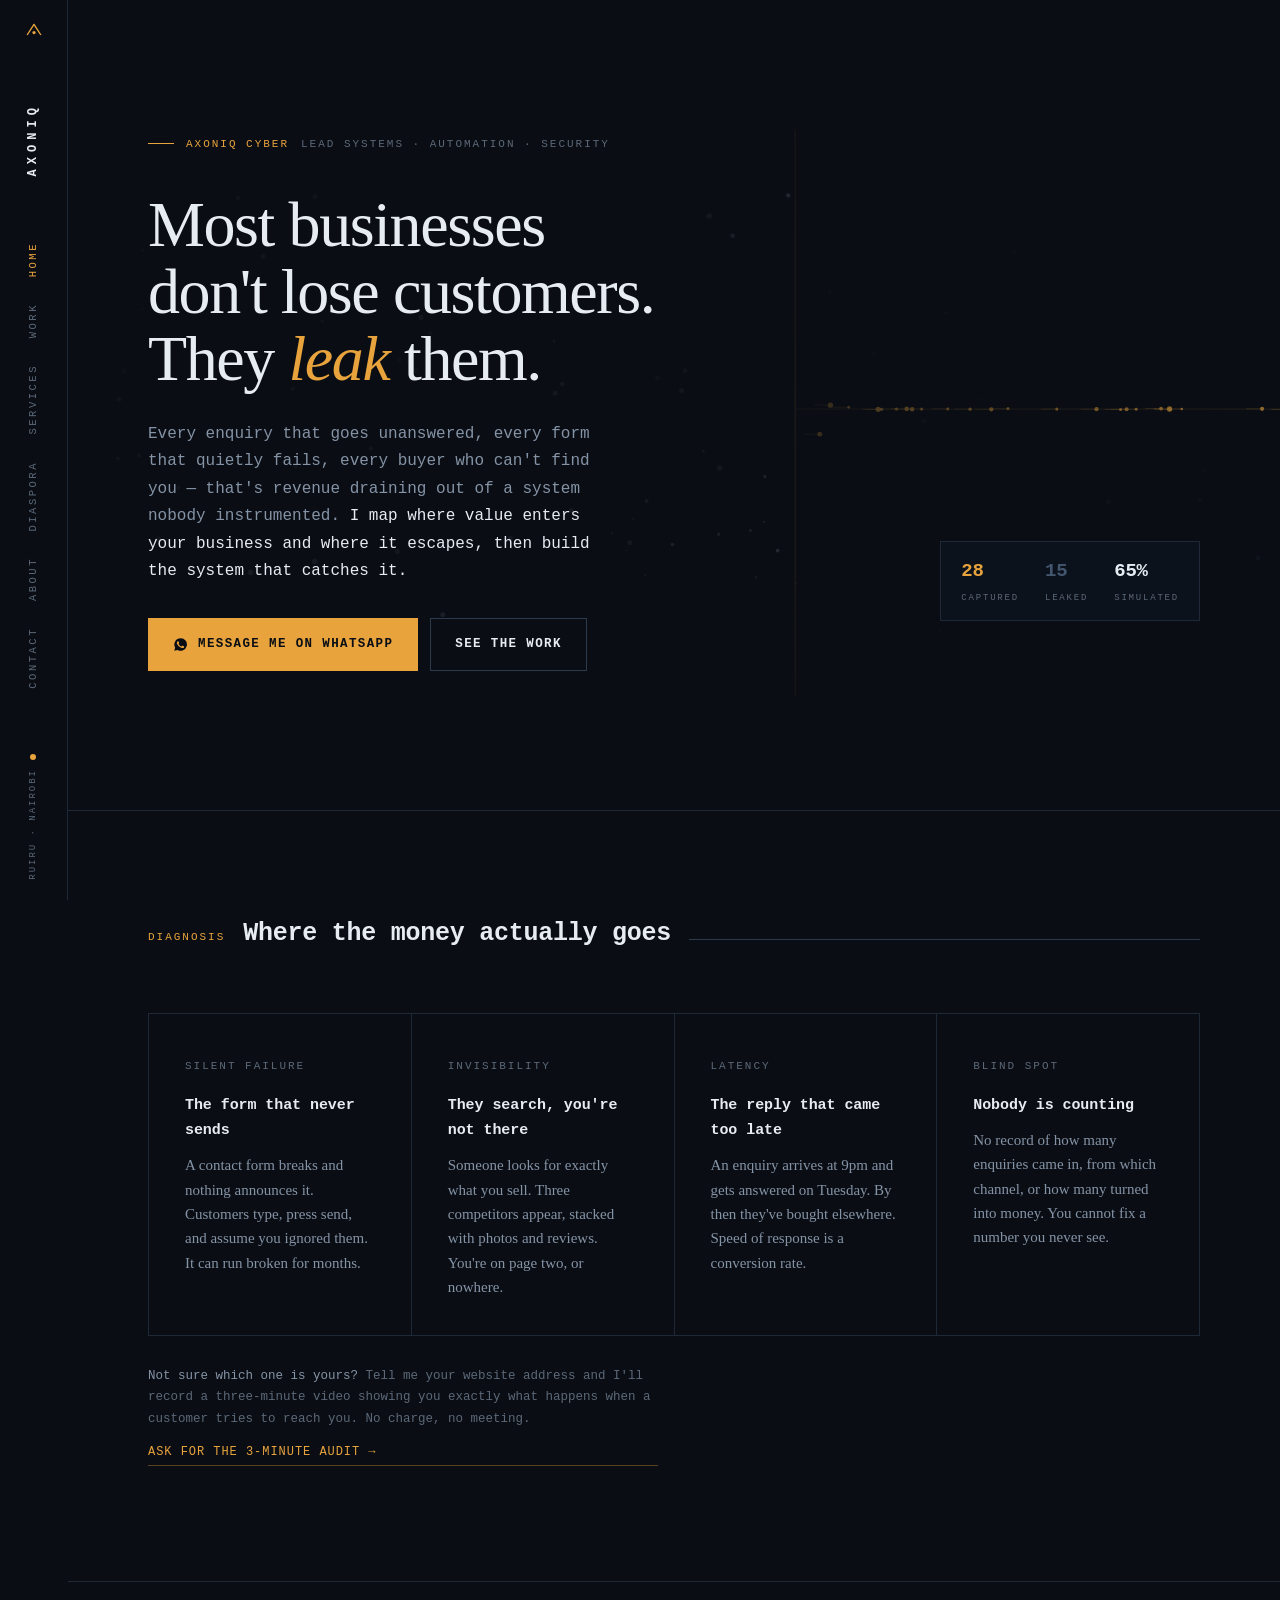
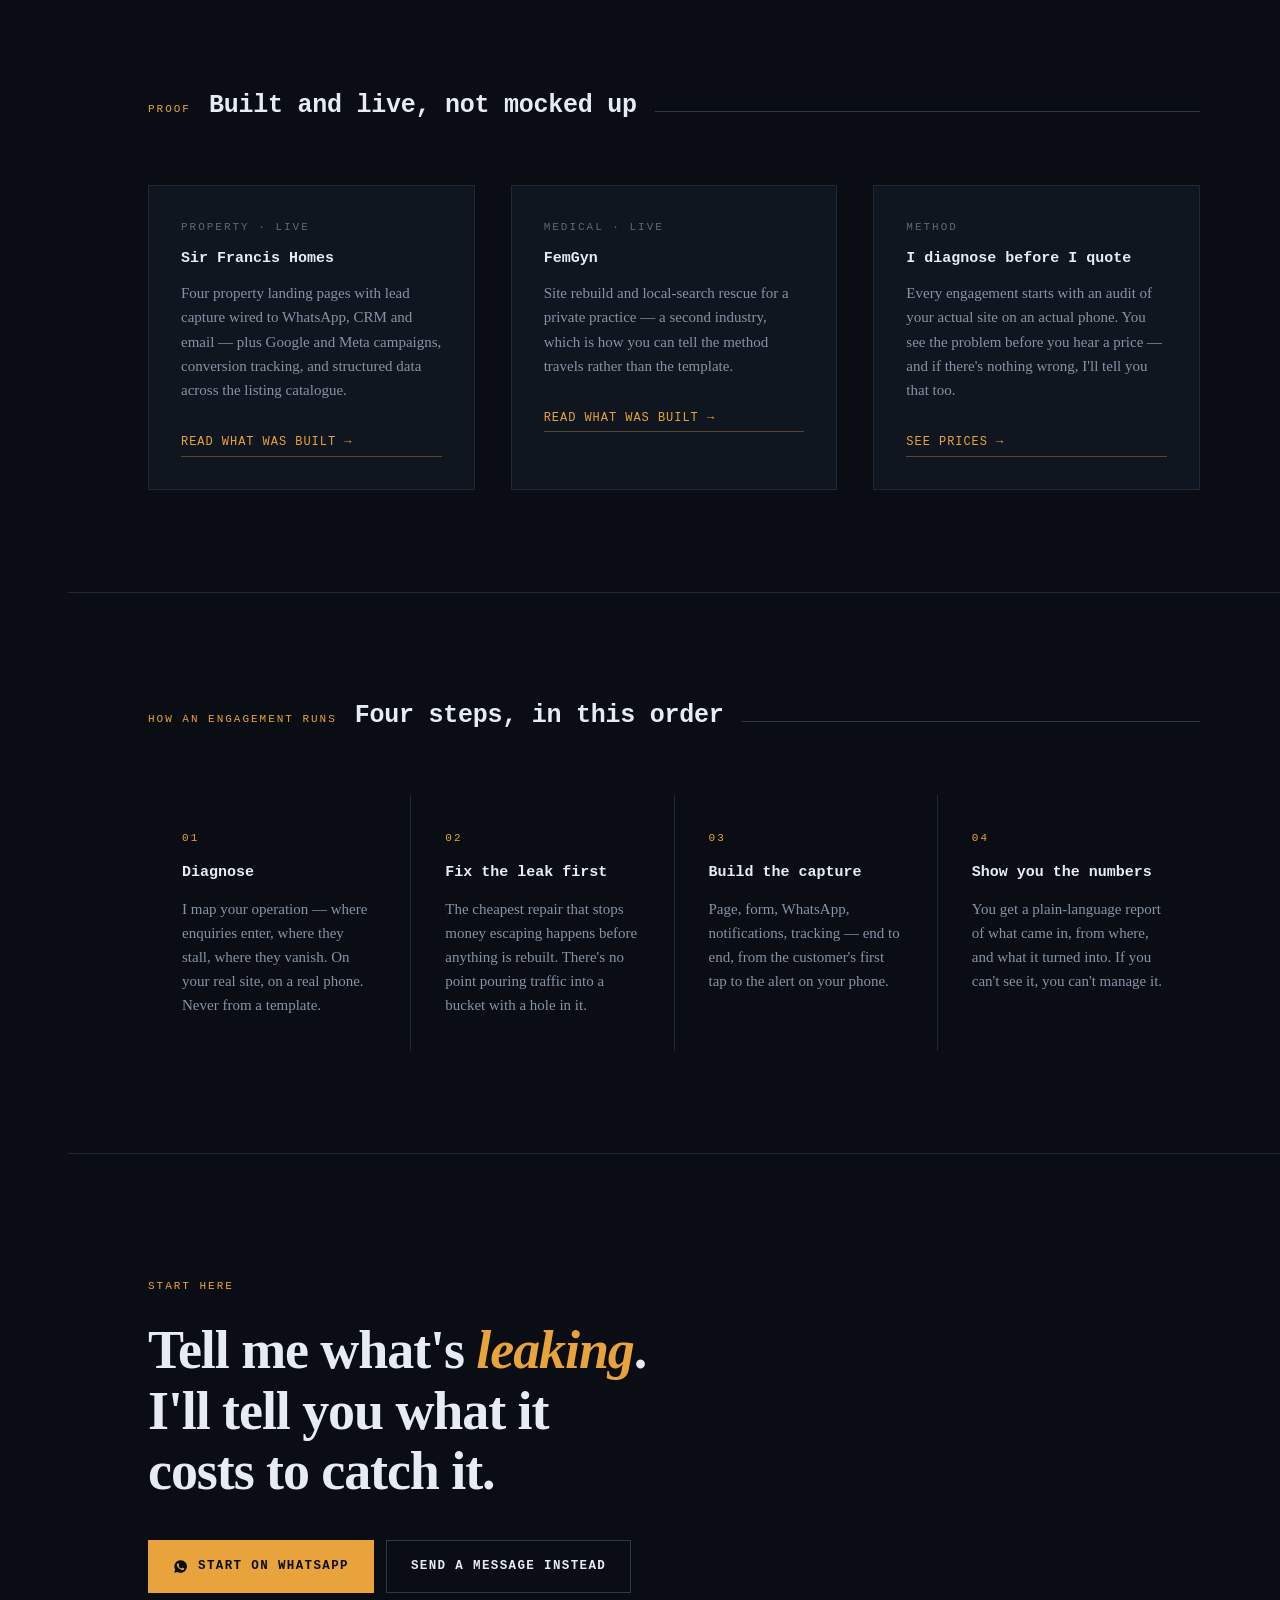
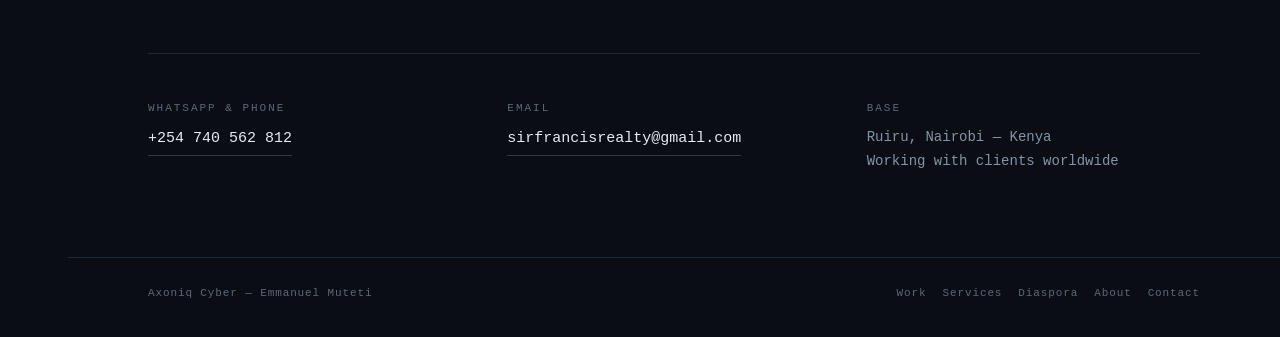
==== index.html @ e0e8788d "Axoniq Cyber site: multi-page, lead capture, diaspora vertical" ====
<!DOCTYPE html>
<html lang="en">
<head>
<meta charset="utf-8">
<meta name="viewport" content="width=device-width, initial-scale=1">
<title>Axoniq Cyber — I find where your business leaks value, then build the system that catches it</title>
<meta name="description" content="Lead capture, conversion pages, local search and automation for property companies and service businesses. Ruiru, Nairobi. Fixed price, fixed date.">
<meta name="theme-color" content="#0A0E14">
<link rel="canonical" href="https://immahmuteti-oss.github.io/axoniq/">
<meta property="og:site_name" content="Axoniq Cyber">
<meta property="og:title" content="Most businesses don't lose customers. They leak them.">
<meta property="og:description" content="I map where value enters your business and where it escapes, then build the system that catches it. Ruiru, Nairobi.">
<meta property="og:type" content="website">
<meta property="og:url" content="https://immahmuteti-oss.github.io/axoniq/">
<meta property="og:image" content="https://immahmuteti-oss.github.io/axoniq/og.png">
<meta property="og:image:width" content="1200">
<meta property="og:image:height" content="630">
<meta name="twitter:card" content="summary_large_image">
<meta name="twitter:image" content="https://immahmuteti-oss.github.io/axoniq/og.png">
<link rel="icon" href="data:image/svg+xml,<svg xmlns='http://www.w3.org/2000/svg' viewBox='0 0 32 32'><rect width='32' height='32' fill='%230A0E14'/><path d='M6 22 L16 8 L26 22' stroke='%23E8A33D' stroke-width='2.5' fill='none'/><circle cx='16' cy='19' r='2.5' fill='%23E8A33D'/></svg>">
<link rel="stylesheet" href="styles.css">
</head>
<body>

<nav class="rail" aria-label="Main">
  <svg class="rail-glyph" viewBox="0 0 32 32" aria-hidden="true">
    <path d="M5 24 L16 7 L27 24" stroke="#E8A33D" stroke-width="2.2" fill="none" stroke-linejoin="round"/>
    <circle cx="16" cy="20" r="2.6" fill="#E8A33D"/>
  </svg>
  <a class="rail-mark" href="index.html">Axoniq</a>
  <div class="rail-nav">
    <a href="index.html" aria-current="page">Home</a>
    <a href="work.html">Work</a>
    <a href="services.html">Services</a>
    <a href="diaspora.html">Diaspora</a>
    <a href="about.html">About</a>
    <a href="contact.html">Contact</a>
  </div>
  <div class="rail-status">
    <span class="dot" aria-hidden="true"></span>
    <span>Ruiru · Nairobi</span>
  </div>
</nav>

<div class="shell" id="top">

  <header class="hero">
    <canvas id="flow" data-capture="0.68" aria-hidden="true"></canvas>
    <div class="hero-veil" aria-hidden="true"></div>
    <div class="wrap hero-inner">
      <div class="hero-eyebrow">
        <span class="tick" aria-hidden="true"></span>
        <span class="label label-signal">Axoniq Cyber</span>
        <span class="label">Lead systems · Automation · Security</span>
      </div>

      <h1 class="thesis">Most businesses don't lose customers. They <em>leak</em> them.</h1>

      <p class="hero-sub">
        Every enquiry that goes unanswered, every form that quietly fails, every buyer who
        can't find you — that's revenue draining out of a system nobody instrumented.
        <strong>I map where value enters your business and where it escapes, then build the
        system that catches it.</strong>
      </p>

      <div class="actions">
        <a class="btn" data-wa="Hi Emmanuel — I found your site and I'd like to talk about my business." data-wa-label="hero">
          <svg viewBox="0 0 24 24" fill="currentColor" aria-hidden="true"><path d="M12 2a10 10 0 0 0-8.6 15L2 22l5.2-1.4A10 10 0 1 0 12 2Zm5.8 14.2c-.2.7-1.2 1.3-2 1.4-.5.1-1.2.2-3.5-.7-2.9-1.2-4.8-4.2-5-4.4-.1-.2-1.1-1.5-1.1-2.9s.7-2 1-2.3c.2-.3.5-.4.7-.4h.5c.2 0 .4 0 .6.5l.9 2c.1.2.1.4 0 .6l-.4.5-.3.3c-.1.2-.3.3-.1.6.2.3.8 1.3 1.7 2.1 1.2 1 2.1 1.4 2.4 1.5.2.1.4.1.6-.1l.9-1c.2-.2.4-.2.6-.1l2 1c.2.1.4.2.4.3.1.2.1.7-.1 1.4Z"/></svg>
          Message me on WhatsApp
        </a>
        <a class="btn btn-ghost" href="work.html">See the work</a>
      </div>

      <div class="readout">
        <div><b class="v-cap" id="n-cap">0</b><small>Captured</small></div>
        <div><b class="v-leak" id="n-leak">0</b><small>Leaked</small></div>
        <div><b class="mono" id="n-rate" style="color:var(--paper)">—</b><small>Simulated</small></div>
      </div>
    </div>
  </header>

  <!-- ============ THE LEAKS ============ -->
  <section class="band">
    <div class="wrap">
      <div class="band-head">
        <span class="label label-signal">Diagnosis</span>
        <h2>Where the money actually goes</h2>
        <span class="rule" aria-hidden="true"></span>
      </div>
      <div class="leaks">
        <article class="leak">
          <span class="label">Silent failure</span>
          <h3>The form that never sends</h3>
          <p>A contact form breaks and nothing announces it. Customers type, press send, and assume you ignored them. It can run broken for months.</p>
        </article>
        <article class="leak">
          <span class="label">Invisibility</span>
          <h3>They search, you're not there</h3>
          <p>Someone looks for exactly what you sell. Three competitors appear, stacked with photos and reviews. You're on page two, or nowhere.</p>
        </article>
        <article class="leak">
          <span class="label">Latency</span>
          <h3>The reply that came too late</h3>
          <p>An enquiry arrives at 9pm and gets answered on Tuesday. By then they've bought elsewhere. Speed of response is a conversion rate.</p>
        </article>
        <article class="leak">
          <span class="label">Blind spot</span>
          <h3>Nobody is counting</h3>
          <p>No record of how many enquiries came in, from which channel, or how many turned into money. You cannot fix a number you never see.</p>
        </article>
      </div>
      <p class="note" style="margin-top:30px">
        <strong>Not sure which one is yours?</strong> Tell me your website address and I'll
        record a three-minute video showing you exactly what happens when a customer tries to
        reach you. No charge, no meeting.
        <a class="visit" data-wa="Hi Emmanuel — can you check my site and send me the 3-minute video? My website is:" data-wa-label="audit-offer-home" style="display:block;margin-top:12px">Ask for the 3-minute audit →</a>
      </p>
    </div>
  </section>

  <!-- ============ PROOF ============ -->
  <section class="band">
    <div class="wrap">
      <div class="band-head">
        <span class="label label-signal">Proof</span>
        <h2>Built and live, not mocked up</h2>
        <span class="rule" aria-hidden="true"></span>
      </div>
      <div class="cards">
        <div class="card">
          <span class="label">Property · live</span>
          <h3>Sir Francis Homes</h3>
          <p>Four property landing pages with lead capture wired to WhatsApp, CRM and email — plus Google and Meta campaigns, conversion tracking, and structured data across the listing catalogue.</p>
          <a class="visit" href="work.html">Read what was built →</a>
        </div>
        <div class="card">
          <span class="label">Medical · live</span>
          <h3>FemGyn</h3>
          <p>Site rebuild and local-search rescue for a private practice — a second industry, which is how you can tell the method travels rather than the template.</p>
          <a class="visit" href="work.html">Read what was built →</a>
        </div>
        <div class="card">
          <span class="label">Method</span>
          <h3>I diagnose before I quote</h3>
          <p>Every engagement starts with an audit of your actual site on an actual phone. You see the problem before you hear a price — and if there's nothing wrong, I'll tell you that too.</p>
          <a class="visit" href="services.html">See prices →</a>
        </div>
      </div>
    </div>
  </section>

  <!-- ============ SEQUENCE (numbered: order is real) ============ -->
  <section class="band">
    <div class="wrap">
      <div class="band-head">
        <span class="label label-signal">How an engagement runs</span>
        <h2>Four steps, in this order</h2>
        <span class="rule" aria-hidden="true"></span>
      </div>
      <div class="seq">
        <div class="step"><span class="step-n">01</span><h3>Diagnose</h3><p>I map your operation — where enquiries enter, where they stall, where they vanish. On your real site, on a real phone. Never from a template.</p></div>
        <div class="step"><span class="step-n">02</span><h3>Fix the leak first</h3><p>The cheapest repair that stops money escaping happens before anything is rebuilt. There's no point pouring traffic into a bucket with a hole in it.</p></div>
        <div class="step"><span class="step-n">03</span><h3>Build the capture</h3><p>Page, form, WhatsApp, notifications, tracking — end to end, from the customer's first tap to the alert on your phone.</p></div>
        <div class="step"><span class="step-n">04</span><h3>Show you the numbers</h3><p>You get a plain-language report of what came in, from where, and what it turned into. If you can't see it, you can't manage it.</p></div>
      </div>
    </div>
  </section>

  <!-- ============ CONTACT ============ -->
  <section class="contact">
    <div class="wrap">
      <span class="label label-signal">Start here</span>
      <h2 class="contact-thesis">Tell me what's <em>leaking</em>. I'll tell you what it costs to catch it.</h2>
      <div class="actions">
        <a class="btn" data-wa="Hi Emmanuel — I'd like to talk about my business." data-wa-label="footer-cta">
          <svg viewBox="0 0 24 24" fill="currentColor" aria-hidden="true"><path d="M12 2a10 10 0 0 0-8.6 15L2 22l5.2-1.4A10 10 0 1 0 12 2Zm5.8 14.2c-.2.7-1.2 1.3-2 1.4-.5.1-1.2.2-3.5-.7-2.9-1.2-4.8-4.2-5-4.4-.1-.2-1.1-1.5-1.1-2.9s.7-2 1-2.3c.2-.3.5-.4.7-.4h.5c.2 0 .4 0 .6.5l.9 2c.1.2.1.4 0 .6l-.4.5-.3.3c-.1.2-.3.3-.1.6.2.3.8 1.3 1.7 2.1 1.2 1 2.1 1.4 2.4 1.5.2.1.4.1.6-.1l.9-1c.2-.2.4-.2.6-.1l2 1c.2.1.4.2.4.3.1.2.1.7-.1 1.4Z"/></svg>
          Start on WhatsApp
        </a>
        <a class="btn btn-ghost" href="contact.html">Send a message instead</a>
      </div>
      <div class="contact-grid">
        <div><span class="label">WhatsApp &amp; phone</span><p><a href="tel:+254740562812">+254 740 562 812</a></p></div>
        <div><span class="label">Email</span><p><a href="mailto:sirfrancisrealty@gmail.com">sirfrancisrealty@gmail.com</a></p></div>
        <div><span class="label">Base</span><p style="color:var(--mist)">Ruiru, Nairobi — Kenya<br>Working with clients worldwide</p></div>
      </div>
    </div>
  </section>

  <footer>
    <div class="wrap foot">
      <span>Axoniq Cyber — Emmanuel Muteti</span>
      <nav>
        <a href="work.html">Work</a>
        <a href="services.html">Services</a>
        <a href="diaspora.html">Diaspora</a>
        <a href="about.html">About</a>
        <a href="contact.html">Contact</a>
      </nav>
    </div>
  </footer>
</div>

<script src="site.js"></script>
</body>
</html>
---- styles.css ----
/* ============================================================
   AXONIQ CYBER — shared stylesheet
   Palette is binary on purpose: brass = value captured,
   leak-blue = value lost. That opposition is the whole thesis,
   so nothing else is allowed to be a colour.
   ============================================================ */

:root{
  --void:#0A0E14;      /* deepest ground */
  --ink:#0F1620;       /* panel ground */
  --ink-2:#131C28;     /* raised panel */
  --rule:#1E2836;      /* hairline */
  --rule-hi:#2C3A4C;   /* hairline, emphasised */
  --mist:#8593A6;      /* secondary text */
  --mist-dim:#5C6878;  /* tertiary text */
  --paper:#E7ECF3;     /* primary text */
  --signal:#E8A33D;    /* brass — captured, active, value */
  --signal-soft:#F0C177;
  --leak:#42566E;      /* lost / leaked state */

  --mono: ui-monospace, "Cascadia Mono", "SF Mono", "Segoe UI Mono", Menlo, Consolas, "Liberation Mono", monospace;
  --serif: Georgia, "Iowan Old Style", "Palatino Linotype", Palatino, "Times New Roman", serif;

  --rail: 68px;
  --pad: clamp(20px, 5vw, 76px);
  --maxw: 1180px;
}

*,*::before,*::after{box-sizing:border-box}
html{-webkit-text-size-adjust:100%; scroll-behavior:smooth}
body{
  margin:0; background:var(--void); color:var(--paper);
  font-family:var(--serif); font-size:17px; line-height:1.68;
  -webkit-font-smoothing:antialiased; overflow-x:hidden;
}
img,canvas,svg{max-width:100%; display:block}
a{color:inherit}
:focus-visible{outline:2px solid var(--signal); outline-offset:3px; border-radius:2px}

/* ---------- type roles ---------- */
.mono{font-family:var(--mono)}
.label{
  font-family:var(--mono); font-size:11px; font-weight:500;
  letter-spacing:.18em; text-transform:uppercase; color:var(--mist-dim);
}
.label-signal{color:var(--signal)}
.lede{font-size:clamp(17px,2vw,20px); line-height:1.62; color:var(--mist); max-width:62ch}
.lede strong{color:var(--paper); font-weight:400}

/* ---------- left rail = navigation ---------- */
.rail{
  position:fixed; inset:0 auto 0 0; width:var(--rail); z-index:60;
  background:var(--void); border-right:1px solid var(--rule);
  display:flex; flex-direction:column; align-items:center;
  justify-content:space-between; padding:20px 0;
}
.rail-glyph{width:20px; height:20px; flex:none}
.rail-mark{
  font-family:var(--mono); font-size:12px; font-weight:600;
  letter-spacing:.42em; text-transform:uppercase; color:var(--paper);
  writing-mode:vertical-rl; transform:rotate(180deg); text-decoration:none;
}
.rail-nav{display:flex; flex-direction:column; align-items:center; gap:22px}
.rail-nav a{
  font-family:var(--mono); font-size:10.5px; letter-spacing:.24em;
  text-transform:uppercase; color:var(--mist-dim); text-decoration:none;
  writing-mode:vertical-rl; transform:rotate(180deg);
  transition:color .2s ease; padding:2px 0;
}
.rail-nav a:hover{color:var(--paper)}
.rail-nav a[aria-current="page"]{color:var(--signal)}
.rail-status{display:flex; flex-direction:column; align-items:center; gap:9px}
.dot{
  width:6px; height:6px; border-radius:50%; background:var(--signal);
  box-shadow:0 0 0 0 rgba(232,163,61,.55); animation:pulse 2.6s ease-out infinite;
}
@keyframes pulse{70%{box-shadow:0 0 0 9px rgba(232,163,61,0)}100%{box-shadow:0 0 0 0 rgba(232,163,61,0)}}
.rail-status span{
  font-family:var(--mono); font-size:9px; letter-spacing:.22em;
  text-transform:uppercase; color:var(--mist-dim);
  writing-mode:vertical-rl; transform:rotate(180deg);
}

/* ---------- shell ---------- */
.shell{margin-left:var(--rail)}
.wrap{max-width:var(--maxw); margin:0 auto; padding:0 var(--pad)}

/* ---------- section frame ---------- */
.band{border-top:1px solid var(--rule); padding:clamp(60px,8vw,124px) 0}
.band-head{display:flex; align-items:baseline; gap:18px; margin-bottom:clamp(32px,5vw,58px); flex-wrap:wrap}
.band-head h2{
  font-family:var(--mono); font-size:clamp(19px,2.4vw,25px); font-weight:600;
  letter-spacing:-.01em; margin:0; color:var(--paper);
}
.band-head .rule{flex:1; min-width:40px; height:1px; background:var(--rule-hi)}

/* ---------- page header (interior pages) ---------- */
.phead{padding:clamp(56px,8vh,104px) 0 clamp(30px,4vw,52px)}
.phead h1{
  font-family:var(--serif); font-weight:400;
  font-size:clamp(30px,4.8vw,56px); line-height:1.06;
  letter-spacing:-.022em; margin:16px 0 20px; max-width:20ch;
}
.phead h1 em{font-style:italic; color:var(--signal)}

/* ---------- hero ---------- */
.hero{position:relative; min-height:min(90vh,860px); display:flex; align-items:center; padding:clamp(64px,8vh,104px) 0 clamp(44px,6vw,88px)}
#flow{position:absolute; inset:0; width:100%; height:100%; z-index:0; opacity:.95}
.hero-veil{
  position:absolute; inset:0; z-index:1; pointer-events:none;
  background:radial-gradient(115% 78% at 8% 46%, rgba(10,14,20,.94) 0%, rgba(10,14,20,.80) 40%, rgba(10,14,20,.30) 74%, transparent 100%);
}
.hero-inner{position:relative; z-index:2; width:100%}
.hero-eyebrow{display:flex; align-items:center; gap:12px; margin-bottom:clamp(22px,3.5vw,38px); flex-wrap:wrap}
.hero-eyebrow .tick{width:26px; height:1px; background:var(--signal); flex:none}
.thesis{
  font-family:var(--serif); font-weight:400;
  font-size:clamp(32px,5.4vw,64px); line-height:1.05;
  letter-spacing:-.022em; margin:0 0 clamp(18px,2.4vw,28px); max-width:16ch;
}
.thesis em{font-style:italic; color:var(--signal)}
.hero-sub{
  font-family:var(--mono); font-size:clamp(13px,1.35vw,16px); line-height:1.72;
  color:var(--mist); max-width:46ch; margin:0 0 clamp(22px,3vw,32px);
}
.hero-sub strong{color:var(--paper); font-weight:500}

/* ---------- buttons ---------- */
.actions{display:flex; gap:12px; flex-wrap:wrap; align-items:center}
.btn{
  display:inline-flex; align-items:center; gap:10px;
  font-family:var(--mono); font-size:12.5px; font-weight:600;
  letter-spacing:.11em; text-transform:uppercase; text-decoration:none;
  padding:15px 24px; border:1px solid var(--signal); color:var(--void);
  background:var(--signal); cursor:pointer;
  transition:background .22s ease, transform .22s ease, box-shadow .22s ease;
}
.btn:hover{background:var(--signal-soft); transform:translateY(-2px); box-shadow:0 10px 30px -12px rgba(232,163,61,.6)}
.btn-ghost{background:transparent; color:var(--paper); border-color:var(--rule-hi)}
.btn-ghost:hover{background:transparent; border-color:var(--signal); color:var(--signal); box-shadow:none}
.btn svg{width:15px; height:15px; flex:none}

/* ---------- hero readout ---------- */
.readout{
  position:absolute; right:var(--pad); bottom:clamp(22px,5vw,50px); z-index:2;
  display:flex; gap:26px; padding:14px 20px;
  border:1px solid var(--rule); background:rgba(15,22,32,.72); backdrop-filter:blur(7px);
}
.readout div{display:flex; flex-direction:column; gap:3px}
.readout b{font-family:var(--mono); font-size:19px; font-weight:600; letter-spacing:-.01em; font-variant-numeric:tabular-nums}
.readout .v-cap{color:var(--signal)}
.readout .v-leak{color:var(--leak)}
.readout small{font-family:var(--mono); font-size:9px; letter-spacing:.2em; text-transform:uppercase; color:var(--mist-dim)}

/* ---------- leak grid ---------- */
.leaks{display:grid; grid-template-columns:repeat(auto-fit,minmax(248px,1fr)); border-top:1px solid var(--rule); border-left:1px solid var(--rule)}
.leak{padding:clamp(24px,3.2vw,36px); border-right:1px solid var(--rule); border-bottom:1px solid var(--rule); position:relative; transition:background .3s ease}
.leak:hover{background:var(--ink)}
.leak::after{content:""; position:absolute; left:0; top:0; width:2px; height:0; background:var(--signal); transition:height .35s cubic-bezier(.4,0,.2,1)}
.leak:hover::after{height:100%}
.leak h3{font-family:var(--mono); font-size:15px; font-weight:600; margin:14px 0 10px; color:var(--paper); letter-spacing:-.005em}
.leak p{margin:0; font-size:15px; line-height:1.62; color:var(--mist)}

/* ---------- sequence (numbering ONLY where order is real) ---------- */
.seq{display:grid; grid-template-columns:repeat(auto-fit,minmax(232px,1fr)); gap:1px; background:var(--rule)}
.step{background:var(--void); padding:clamp(24px,3vw,34px); display:flex; flex-direction:column; gap:12px}
.step-n{font-family:var(--mono); font-size:11px; letter-spacing:.2em; color:var(--signal)}
.step h3{font-family:var(--mono); font-size:15px; font-weight:600; margin:0; color:var(--paper)}
.step p{margin:0; font-size:15px; line-height:1.6; color:var(--mist)}

/* ---------- cards ---------- */
.cards{display:grid; grid-template-columns:repeat(auto-fit,minmax(276px,1fr)); gap:clamp(20px,3vw,36px)}
.card{border:1px solid var(--rule); padding:clamp(24px,3vw,32px); background:var(--ink); display:flex; flex-direction:column; gap:12px}
.card h3{font-family:var(--mono); font-size:15px; font-weight:600; margin:0; color:var(--paper); line-height:1.4}
.card p{margin:0; font-size:15px; color:var(--mist); line-height:1.62}
.card p:last-child{margin-bottom:0}

/* ---------- case studies ---------- */
.case{
  display:grid; grid-template-columns:minmax(0,.9fr) minmax(0,1.3fr); gap:clamp(20px,4vw,60px);
  padding:clamp(30px,4.4vw,52px) 0; border-top:1px solid var(--rule); align-items:start;
}
.case:last-of-type{border-bottom:1px solid var(--rule)}
.case-id h3{font-family:var(--mono); font-size:clamp(17px,2vw,21px); font-weight:600; margin:0 0 12px; letter-spacing:-.015em; line-height:1.28}
.case-id .meta{font-family:var(--mono); font-size:11.5px; letter-spacing:.06em; color:var(--mist-dim); line-height:1.9}
.case-id .meta b{color:var(--mist); font-weight:400}
.chips{display:flex; gap:7px; flex-wrap:wrap; margin-top:14px}
.chip{font-family:var(--mono); font-size:10px; letter-spacing:.12em; text-transform:uppercase; color:var(--mist-dim); border:1px solid var(--rule-hi); padding:4px 9px}
.case-body p{margin:0 0 16px; color:var(--mist); font-size:16px}
.case-body p:last-child{margin-bottom:0}
.case-body strong{color:var(--paper); font-weight:400}
.flowline{display:flex; align-items:center; gap:9px; flex-wrap:wrap; margin-top:20px}
.flowline span{font-family:var(--mono); font-size:10.5px; letter-spacing:.09em; text-transform:uppercase; color:var(--mist); border-bottom:1px solid var(--rule-hi); padding-bottom:3px}
.flowline i{color:var(--signal); font-style:normal; font-size:11px}
.visit{
  display:inline-flex; align-items:center; gap:8px; margin-top:18px;
  font-family:var(--mono); font-size:12px; letter-spacing:.08em; text-transform:uppercase;
  color:var(--signal); text-decoration:none; border-bottom:1px solid rgba(232,163,61,.35); padding-bottom:3px;
}
.visit:hover{border-color:var(--signal)}

/* ---------- pricing ---------- */
.rungs{border-top:1px solid var(--rule)}
.rung{
  display:grid; grid-template-columns:minmax(0,1.4fr) minmax(0,2.3fr) auto; gap:clamp(14px,3vw,40px);
  align-items:baseline; padding:clamp(22px,2.9vw,32px) 0; border-bottom:1px solid var(--rule);
  transition:padding-left .3s cubic-bezier(.4,0,.2,1);
}
.rung:hover{padding-left:12px}
.rung h3{font-family:var(--mono); font-size:16px; font-weight:600; margin:0 0 6px; color:var(--paper)}
.rung .turn{font-family:var(--mono); font-size:10.5px; letter-spacing:.16em; text-transform:uppercase; color:var(--signal)}
.rung p{margin:0; font-size:15px; color:var(--mist); line-height:1.6}
.rung .price{font-family:var(--mono); font-size:15px; color:var(--paper); white-space:nowrap; font-variant-numeric:tabular-nums; text-align:right}
.rung .price small{display:block; font-size:9.5px; letter-spacing:.18em; text-transform:uppercase; color:var(--mist-dim); margin-bottom:3px}
.rung .price em{display:block; font-style:normal; font-size:11px; color:var(--mist-dim); margin-top:4px}
.note{margin-top:26px; font-family:var(--mono); font-size:12.5px; line-height:1.7; color:var(--mist-dim); max-width:68ch}
.note strong{color:var(--mist); font-weight:500}

/* ---------- the conversion gap (diaspora signature) ---------- */
.gap-figure{border:1px solid var(--rule); background:var(--ink); padding:clamp(24px,3.4vw,40px)}
.gap-rows{display:flex; flex-direction:column; gap:22px; margin-top:26px}
.gap-row{display:grid; grid-template-columns:minmax(96px,auto) 1fr minmax(52px,auto); gap:16px; align-items:center}
.gap-row .who{font-family:var(--mono); font-size:11px; letter-spacing:.14em; text-transform:uppercase; color:var(--mist-dim)}
.gap-track{height:10px; background:rgba(66,86,110,.28); position:relative; overflow:hidden}
.gap-fill{height:100%; width:0; background:var(--leak); transition:width 1.1s cubic-bezier(.16,1,.3,1)}
.gap-row.is-target .gap-fill{background:var(--signal)}
.gap-row .val{font-family:var(--mono); font-size:15px; font-variant-numeric:tabular-nums; color:var(--mist); text-align:right}
.gap-row.is-target .val{color:var(--signal)}
.gap-note{margin-top:24px; font-family:var(--mono); font-size:12.5px; line-height:1.75; color:var(--mist-dim)}

/* ---------- forms ---------- */
.form{display:grid; gap:18px; max-width:560px; margin-top:8px}
.field{display:flex; flex-direction:column; gap:7px}
.field label{font-family:var(--mono); font-size:11px; letter-spacing:.16em; text-transform:uppercase; color:var(--mist-dim)}
.field input,.field textarea,.field select{
  font-family:var(--serif); font-size:16px; color:var(--paper);
  background:var(--ink); border:1px solid var(--rule-hi); padding:13px 14px;
  border-radius:0; -webkit-appearance:none; appearance:none; width:100%;
}
.field select{font-family:var(--mono); font-size:14px}
.field input:focus,.field textarea:focus,.field select:focus{border-color:var(--signal); outline:none}
.field textarea{min-height:132px; resize:vertical; line-height:1.6}
.field .hint{font-family:var(--mono); font-size:11px; color:var(--mist-dim); line-height:1.6}
.hp{position:absolute; left:-9999px; width:1px; height:1px; overflow:hidden}
.form-status{
  font-family:var(--mono); font-size:13px; line-height:1.7; padding:14px 16px;
  border:1px solid var(--rule-hi); background:var(--ink); display:none;
}
.form-status.show{display:block}
.form-status.ok{border-color:var(--signal); color:var(--signal)}

/* ---------- contact grid ---------- */
.contact{border-top:1px solid var(--rule); padding:clamp(64px,9vw,132px) 0 clamp(48px,7vw,84px)}
.contact-thesis{font-family:var(--serif); font-size:clamp(28px,4.6vw,54px); line-height:1.12; letter-spacing:-.02em; margin:22px 0 clamp(26px,4vw,38px); max-width:19ch}
.contact-thesis em{font-style:italic; color:var(--signal)}
.contact-grid{display:grid; grid-template-columns:repeat(auto-fit,minmax(200px,1fr)); gap:26px; margin-top:clamp(38px,6vw,60px); padding-top:clamp(28px,4vw,38px); border-top:1px solid var(--rule)}
.contact-grid a{font-family:var(--mono); font-size:15px; color:var(--paper); text-decoration:none; border-bottom:1px solid var(--rule-hi); padding-bottom:4px; display:inline-block; transition:color .2s ease, border-color .2s ease; word-break:break-word}
.contact-grid a:hover{color:var(--signal); border-color:var(--signal)}
.contact-grid p{margin:6px 0 0; font-family:var(--mono); font-size:14px; color:var(--mist)}

/* ---------- pull quote ---------- */
.pull{
  border-left:2px solid var(--signal); padding:6px 0 6px 22px; margin:clamp(26px,4vw,40px) 0;
  font-family:var(--serif); font-size:clamp(18px,2.4vw,24px); line-height:1.42; color:var(--paper); max-width:34ch;
}

/* ---------- footer ---------- */
footer{border-top:1px solid var(--rule); padding:26px 0 34px}
.foot{display:flex; justify-content:space-between; gap:16px; flex-wrap:wrap; font-family:var(--mono); font-size:11px; letter-spacing:.08em; color:var(--mist-dim)}
.foot a{color:var(--mist-dim); text-decoration:none}
.foot a:hover{color:var(--signal)}
.foot nav{display:flex; gap:16px; flex-wrap:wrap}

/* ---------- reveal ---------- */
.rv{opacity:0; transform:translateY(20px); transition:opacity .72s cubic-bezier(.16,1,.3,1), transform .72s cubic-bezier(.16,1,.3,1)}
.rv.in{opacity:1; transform:none}

/* ---------- responsive ---------- */
@media (max-width:900px){
  .case{grid-template-columns:1fr; gap:18px}
  .rung{grid-template-columns:1fr; gap:8px}
  .rung .price{margin-top:6px; text-align:left}
  .readout{position:static; margin-top:32px; display:inline-flex; right:auto; bottom:auto}
}
@media (max-width:680px){
  :root{--rail:0px}
  body{font-size:16px}
  .rail{
    position:sticky; top:0; inset:auto; width:100%; height:auto; flex-direction:row;
    padding:9px 16px; border-right:0; border-bottom:1px solid var(--rule);
    flex-wrap:wrap; gap:10px 14px; justify-content:flex-start; align-items:center;
  }
  .rail-mark{writing-mode:horizontal-tb; transform:none; font-size:11px; letter-spacing:.3em}
  .rail-nav{flex-direction:row; gap:14px; width:100%; overflow-x:auto; padding-bottom:2px}
  .rail-nav a{writing-mode:horizontal-tb; transform:none; font-size:10px; white-space:nowrap}
  .rail-status{display:none}
  .rail-glyph{width:17px; height:17px}
  .shell{margin-left:0}
  .hero{min-height:auto; padding:52px 0 48px}
  .hero-veil{background:linear-gradient(to bottom, rgba(10,14,20,.90) 0%, rgba(10,14,20,.80) 60%, rgba(10,14,20,.95) 100%)}
  .btn{flex:1 1 100%; justify-content:center}
  .readout{width:100%; justify-content:space-between; gap:12px}
  .gap-row{grid-template-columns:1fr; gap:7px}
  .gap-row .val{text-align:left}
}

@media (prefers-reduced-motion:reduce){
  *,*::before,*::after{animation-duration:.001ms!important; animation-iteration-count:1!important; transition-duration:.001ms!important}
  .rv{opacity:1; transform:none}
  html{scroll-behavior:auto}
}
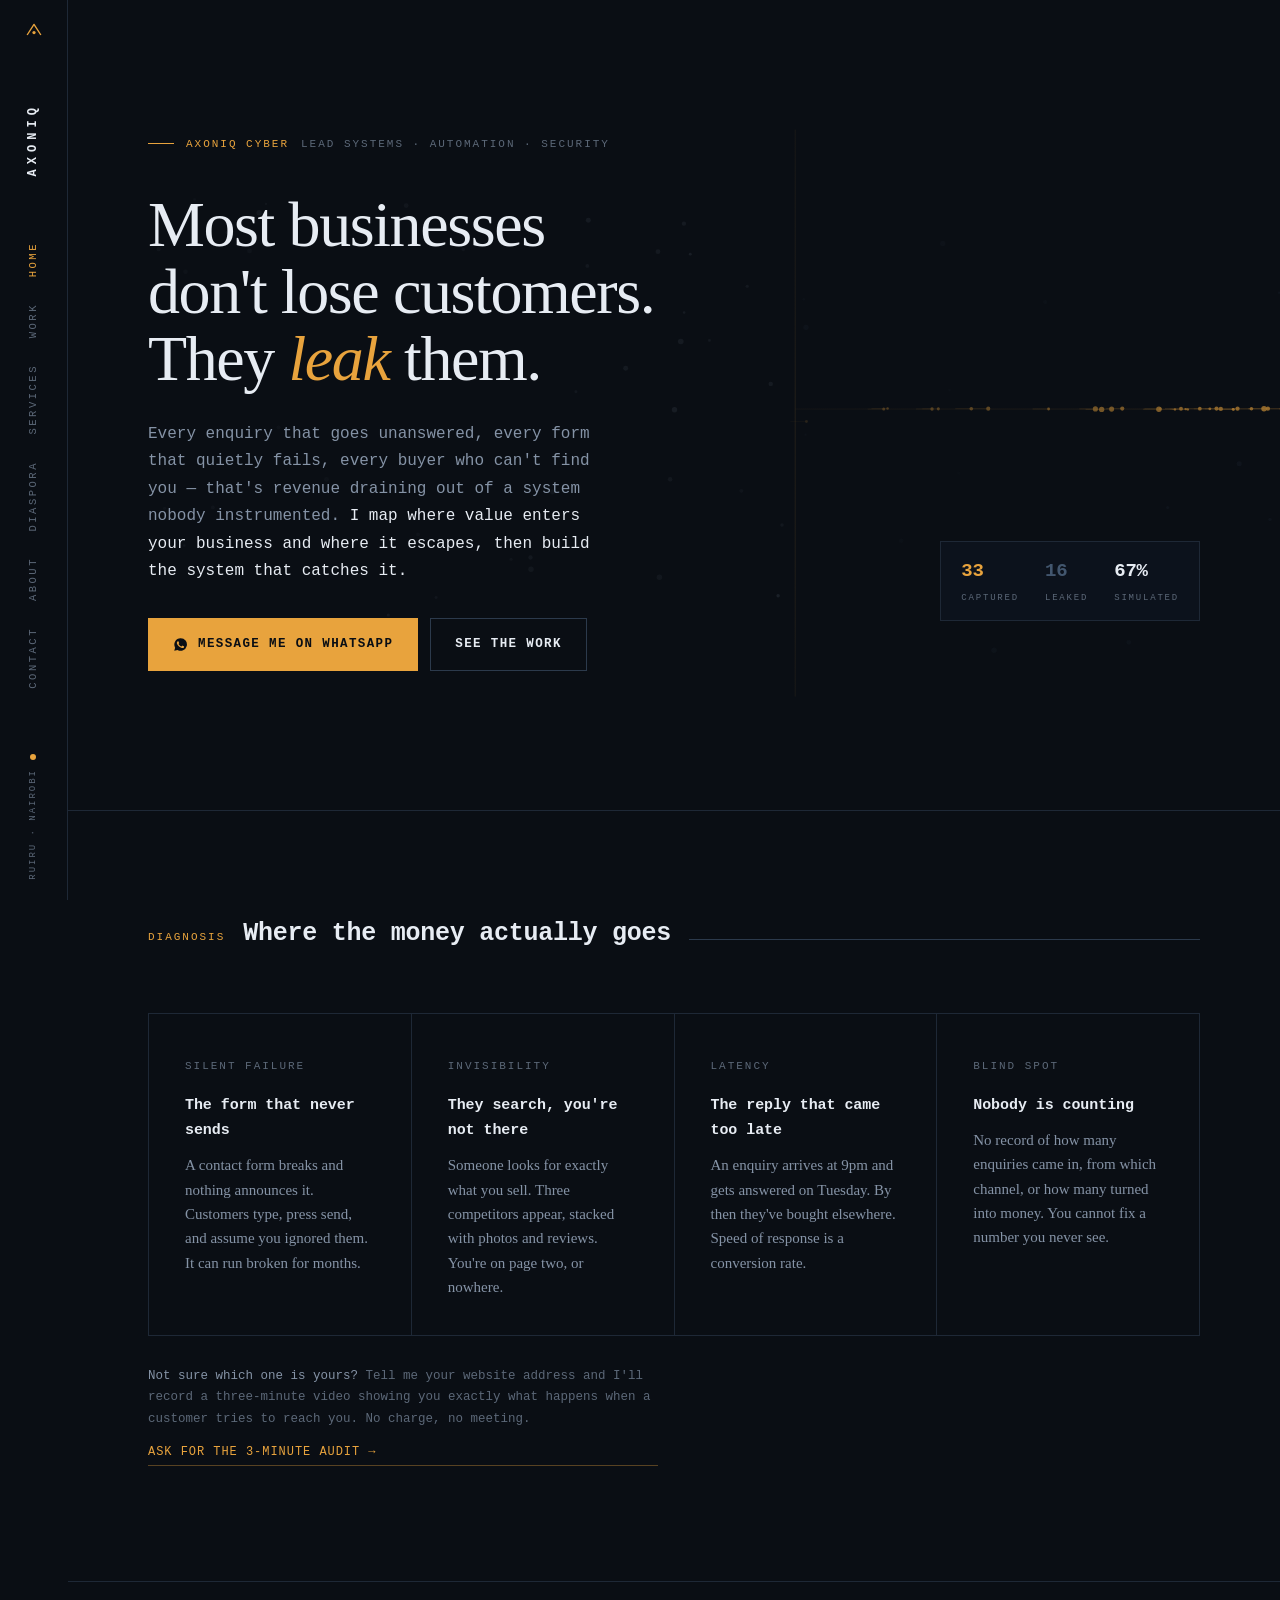
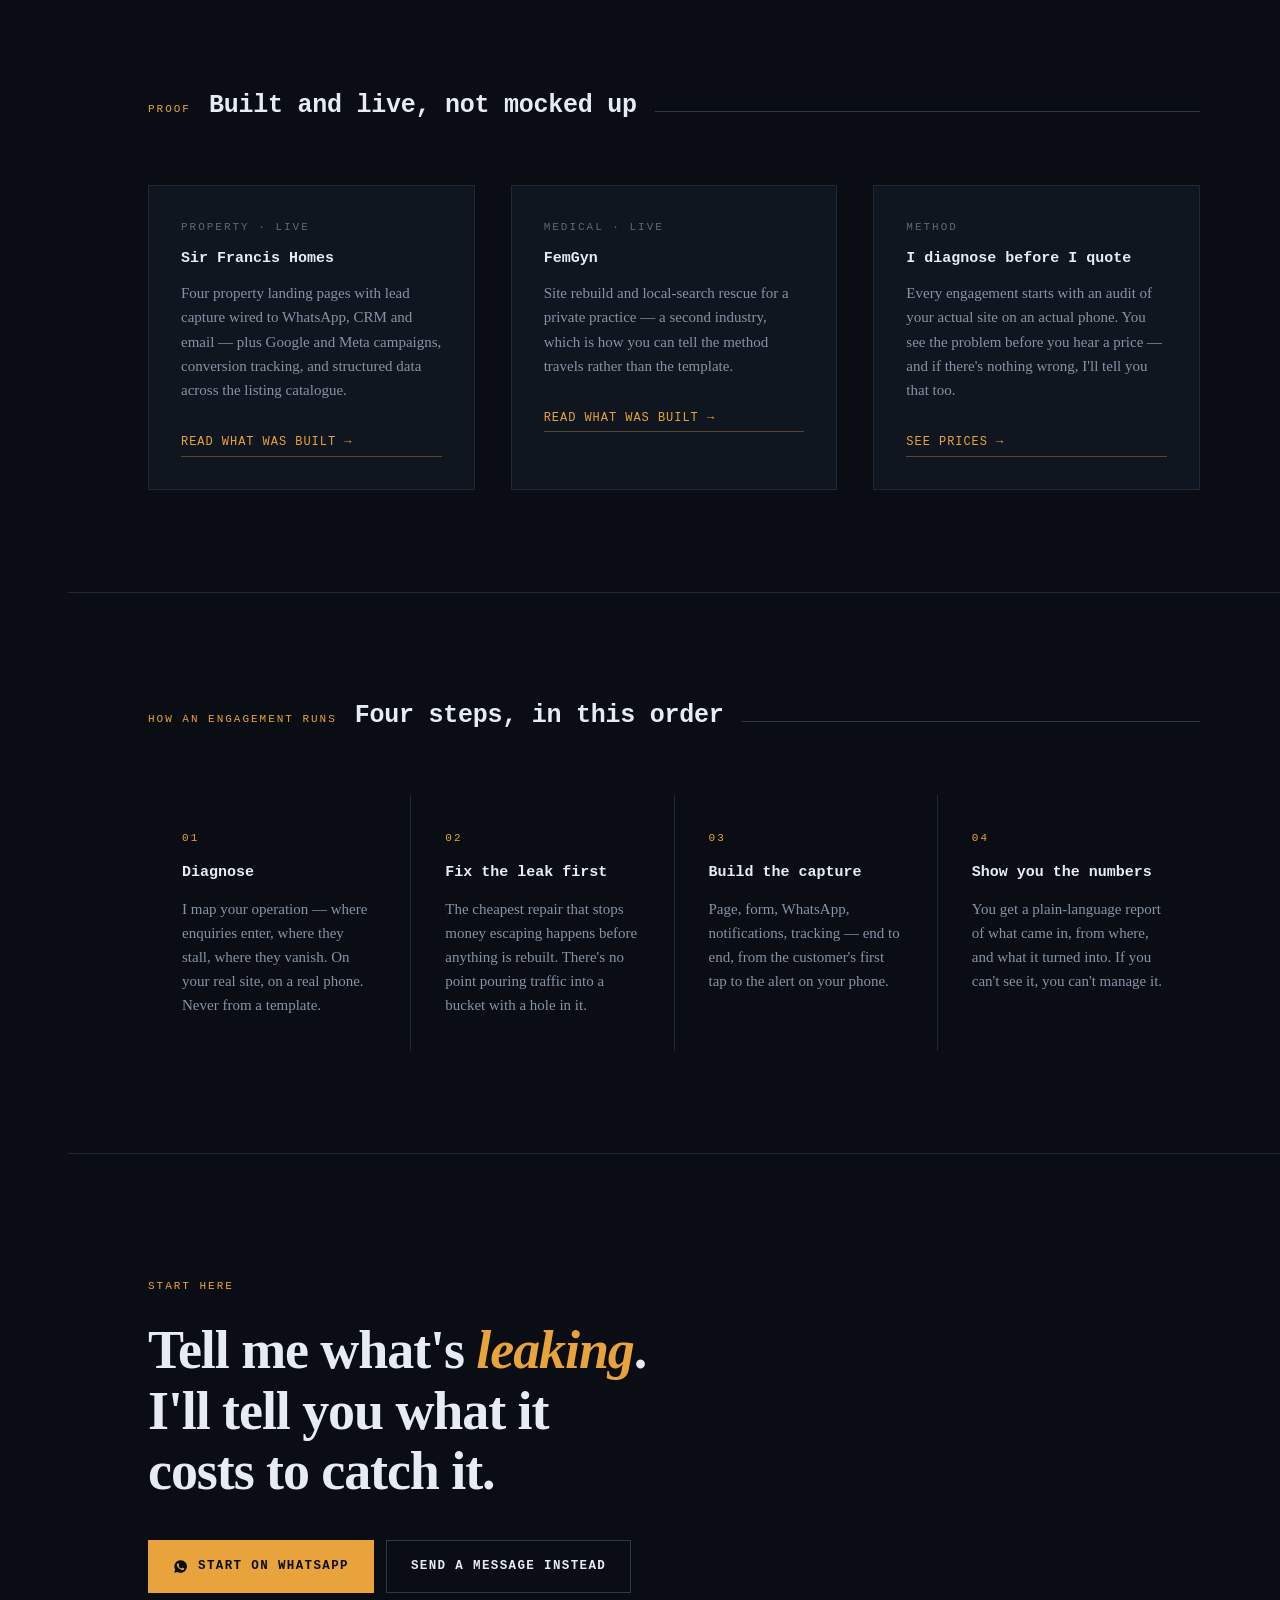
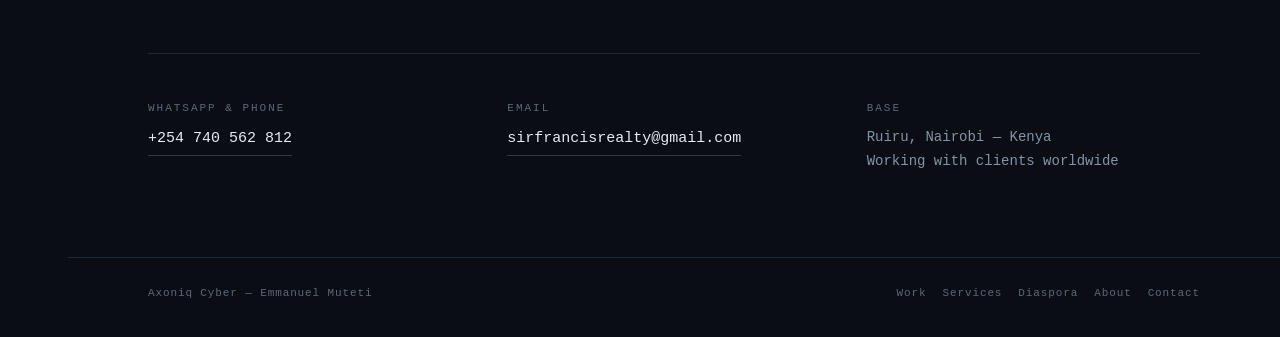
==== commit d911b7ae: "Bake WhatsApp hrefs into markup so the CTA works without JavaScript" ====
--- a/index.html
+++ b/index.html
@@ -64,7 +64,7 @@
       </p>
 
       <div class="actions">
-        <a class="btn" data-wa="Hi Emmanuel — I found your site and I'd like to talk about my business." data-wa-label="hero">
+        <a href="https://wa.me/254740562812?text=Hi%20Emmanuel%20%E2%80%94%20I%20found%20your%20site%20and%20I%27d%20like%20to%20talk%20about%20my%20business." target="_blank" rel="noopener" class="btn" data-wa="Hi Emmanuel — I found your site and I'd like to talk about my business." data-wa-label="hero">
           <svg viewBox="0 0 24 24" fill="currentColor" aria-hidden="true"><path d="M12 2a10 10 0 0 0-8.6 15L2 22l5.2-1.4A10 10 0 1 0 12 2Zm5.8 14.2c-.2.7-1.2 1.3-2 1.4-.5.1-1.2.2-3.5-.7-2.9-1.2-4.8-4.2-5-4.4-.1-.2-1.1-1.5-1.1-2.9s.7-2 1-2.3c.2-.3.5-.4.7-.4h.5c.2 0 .4 0 .6.5l.9 2c.1.2.1.4 0 .6l-.4.5-.3.3c-.1.2-.3.3-.1.6.2.3.8 1.3 1.7 2.1 1.2 1 2.1 1.4 2.4 1.5.2.1.4.1.6-.1l.9-1c.2-.2.4-.2.6-.1l2 1c.2.1.4.2.4.3.1.2.1.7-.1 1.4Z"/></svg>
           Message me on WhatsApp
         </a>
@@ -113,7 +113,7 @@
         <strong>Not sure which one is yours?</strong> Tell me your website address and I'll
         record a three-minute video showing you exactly what happens when a customer tries to
         reach you. No charge, no meeting.
-        <a class="visit" data-wa="Hi Emmanuel — can you check my site and send me the 3-minute video? My website is:" data-wa-label="audit-offer-home" style="display:block;margin-top:12px">Ask for the 3-minute audit →</a>
+        <a href="https://wa.me/254740562812?text=Hi%20Emmanuel%20%E2%80%94%20can%20you%20check%20my%20site%20and%20send%20me%20the%203-minute%20video%3F%20My%20website%20is%3A" target="_blank" rel="noopener" class="visit" data-wa="Hi Emmanuel — can you check my site and send me the 3-minute video? My website is:" data-wa-label="audit-offer-home" style="display:block;margin-top:12px">Ask for the 3-minute audit →</a>
       </p>
     </div>
   </section>
@@ -172,7 +172,7 @@
       <span class="label label-signal">Start here</span>
       <h2 class="contact-thesis">Tell me what's <em>leaking</em>. I'll tell you what it costs to catch it.</h2>
       <div class="actions">
-        <a class="btn" data-wa="Hi Emmanuel — I'd like to talk about my business." data-wa-label="footer-cta">
+        <a href="https://wa.me/254740562812?text=Hi%20Emmanuel%20%E2%80%94%20I%27d%20like%20to%20talk%20about%20my%20business." target="_blank" rel="noopener" class="btn" data-wa="Hi Emmanuel — I'd like to talk about my business." data-wa-label="footer-cta">
           <svg viewBox="0 0 24 24" fill="currentColor" aria-hidden="true"><path d="M12 2a10 10 0 0 0-8.6 15L2 22l5.2-1.4A10 10 0 1 0 12 2Zm5.8 14.2c-.2.7-1.2 1.3-2 1.4-.5.1-1.2.2-3.5-.7-2.9-1.2-4.8-4.2-5-4.4-.1-.2-1.1-1.5-1.1-2.9s.7-2 1-2.3c.2-.3.5-.4.7-.4h.5c.2 0 .4 0 .6.5l.9 2c.1.2.1.4 0 .6l-.4.5-.3.3c-.1.2-.3.3-.1.6.2.3.8 1.3 1.7 2.1 1.2 1 2.1 1.4 2.4 1.5.2.1.4.1.6-.1l.9-1c.2-.2.4-.2.6-.1l2 1c.2.1.4.2.4.3.1.2.1.7-.1 1.4Z"/></svg>
           Start on WhatsApp
         </a>
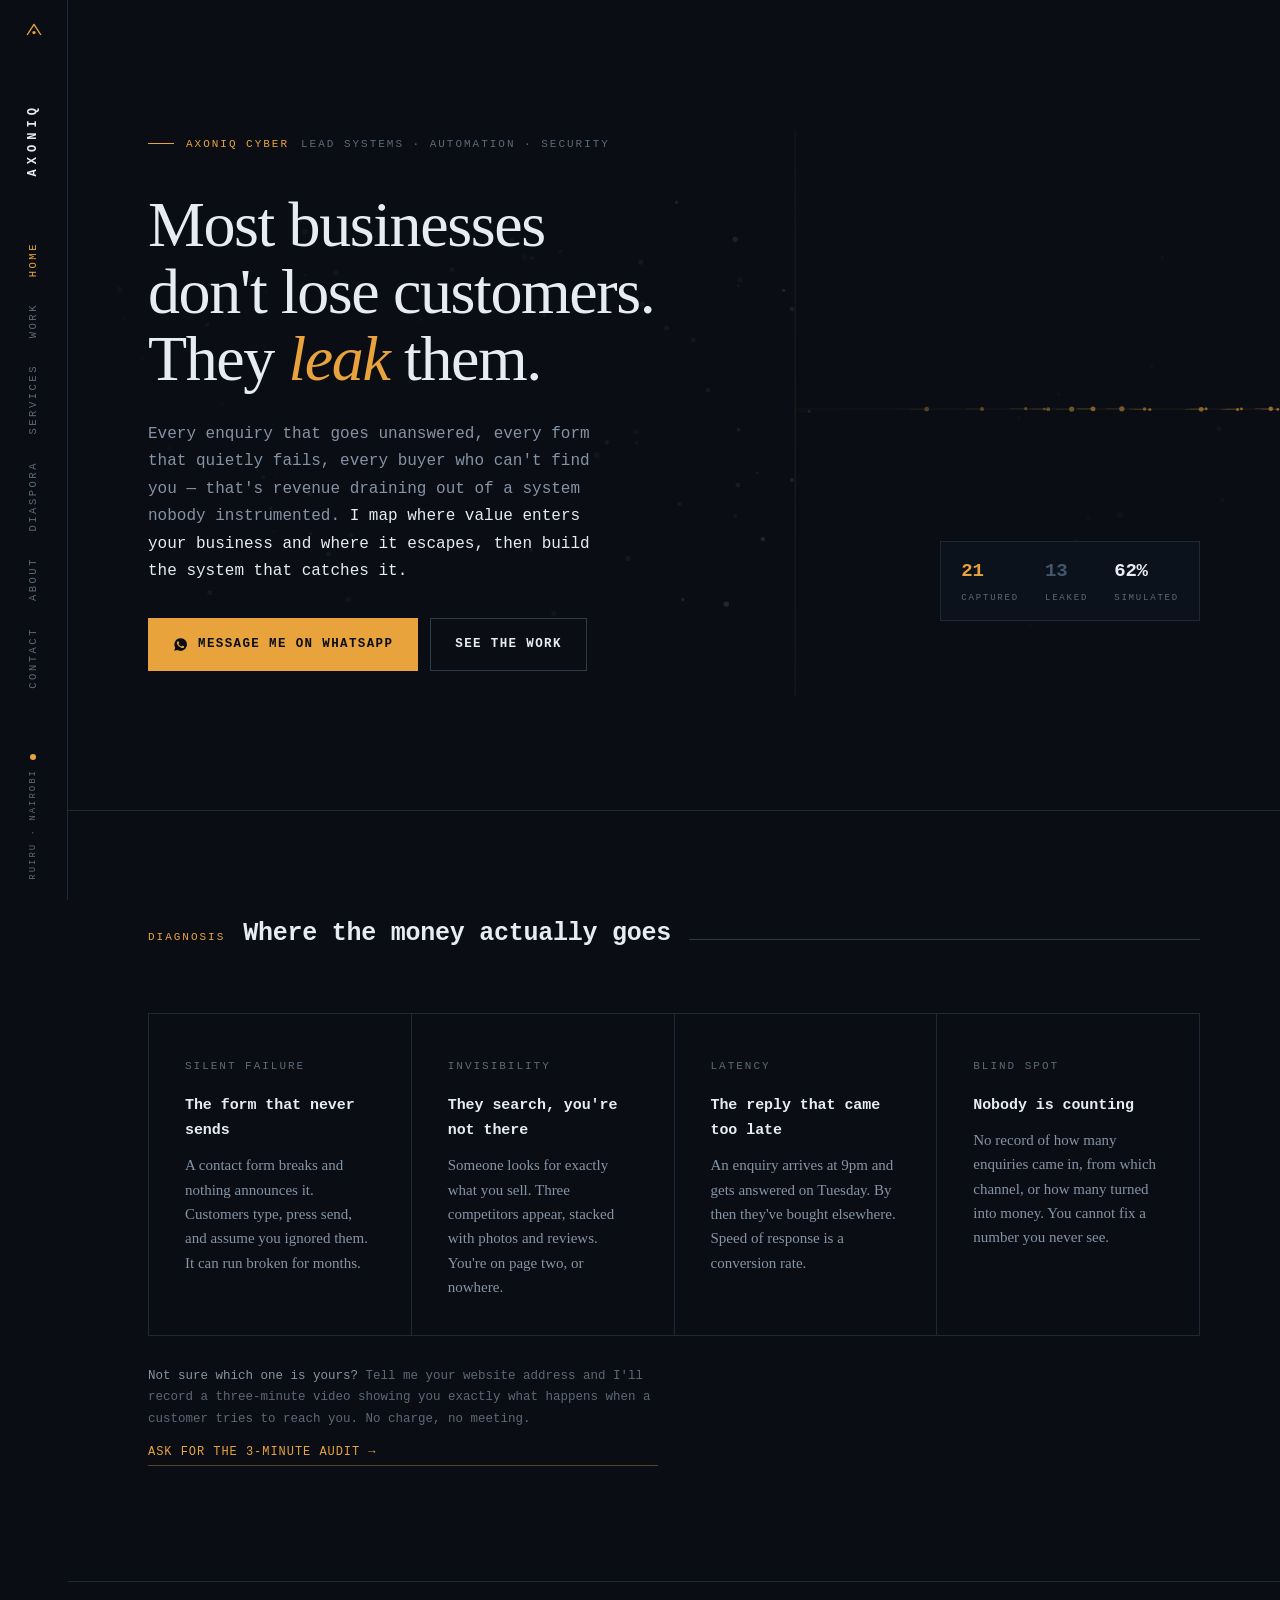
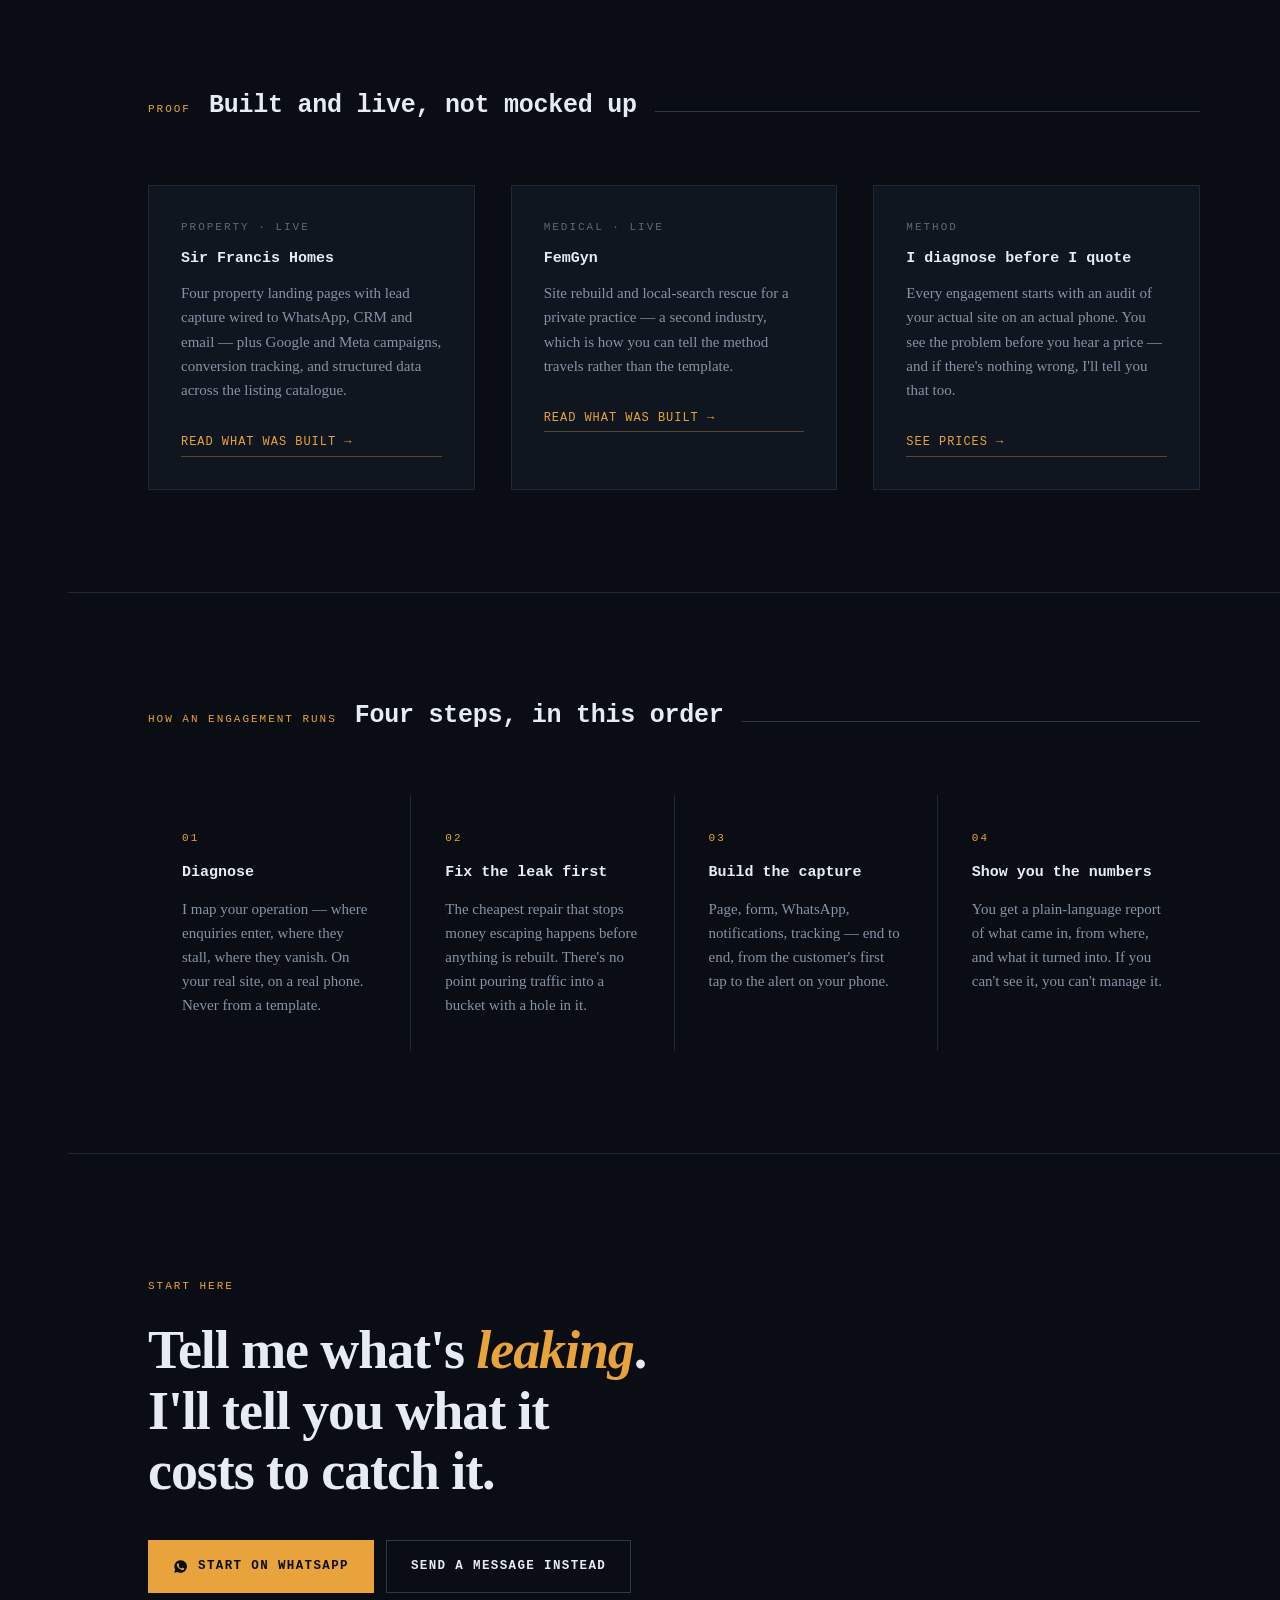
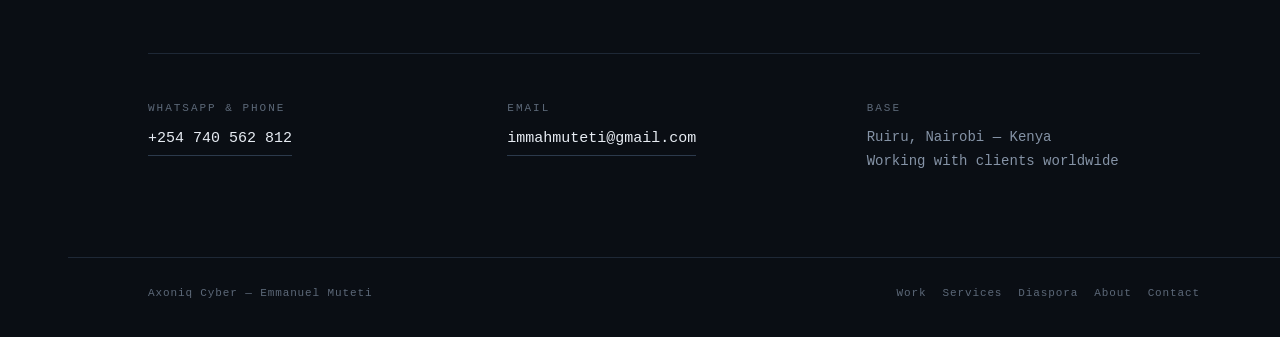
==== commit 07d7eb86: "Correct contact address to immahmuteti@gmail.com" ====
--- a/index.html
+++ b/index.html
@@ -180,7 +180,7 @@
       </div>
       <div class="contact-grid">
         <div><span class="label">WhatsApp &amp; phone</span><p><a href="tel:+254740562812">+254 740 562 812</a></p></div>
-        <div><span class="label">Email</span><p><a href="mailto:sirfrancisrealty@gmail.com">sirfrancisrealty@gmail.com</a></p></div>
+        <div><span class="label">Email</span><p><a href="mailto:immahmuteti@gmail.com">immahmuteti@gmail.com</a></p></div>
         <div><span class="label">Base</span><p style="color:var(--mist)">Ruiru, Nairobi — Kenya<br>Working with clients worldwide</p></div>
       </div>
     </div>
--- a/styles.css
+++ b/styles.css
@@ -79,6 +79,21 @@
   font-family:var(--mono); font-size:9px; letter-spacing:.22em;
   text-transform:uppercase; color:var(--mist-dim);
   writing-mode:vertical-rl; transform:rotate(180deg);
+}
+
+/* Vertical text is tall. On a short window the rail's three groups collide,
+   so shed the least important one first, then tighten, then let it scroll. */
+@media (min-width:681px) and (max-height:820px){
+  .rail-nav{gap:16px}
+}
+@media (min-width:681px) and (max-height:700px){
+  .rail-status{display:none}
+  .rail-nav{gap:13px}
+  .rail-nav a{font-size:10px; letter-spacing:.18em}
+}
+@media (min-width:681px) and (max-height:560px){
+  .rail{justify-content:flex-start; gap:18px; overflow-y:auto; overflow-x:hidden}
+  .rail::-webkit-scrollbar{width:0}
 }
 
 /* ---------- shell ---------- */
